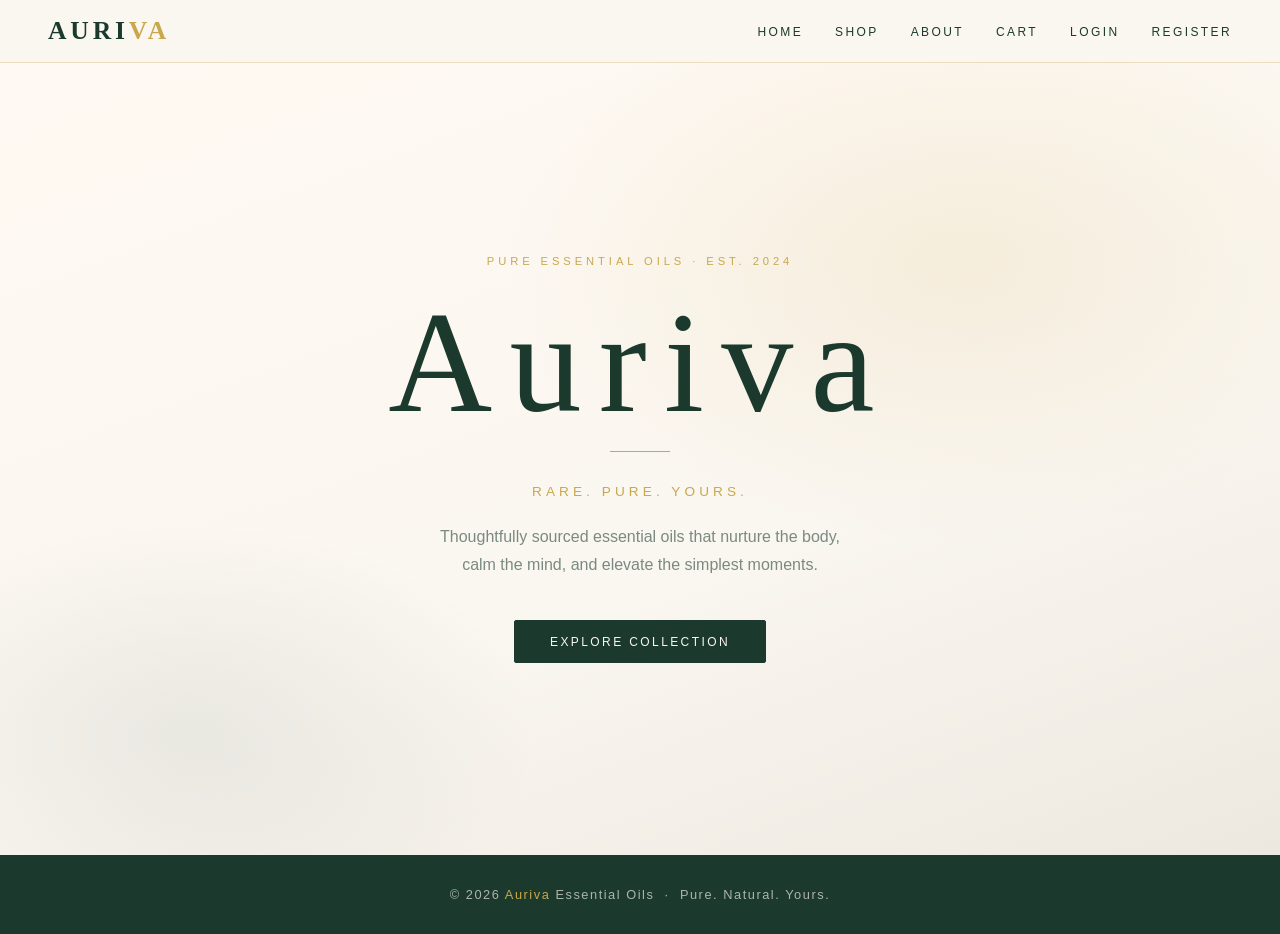
==== index.html @ eb886729 "Add files via upload" ====
<!DOCTYPE html>
<html lang="en">
<head>
  <meta charset="UTF-8">
  <meta name="viewport" content="width=device-width, initial-scale=1.0">
  <title>Auriva &mdash; Rare. Pure. Yours.</title>
  <link rel="stylesheet" href="style.css">
</head>
<body>
  <header>
  <!-- Navigation  -->
  <nav>
    <a href="index.html" class="nav-brand">AURI<span>VA</span></a>
    <ul class="nav-links">
      <li><a href="index.html">Home</a></li>
      <li><a href="product.html">Shop</a></li>
      <li><a href="about.html">About</a></li>
      <li><a href="cart.html">Cart</a></li>
      <li><a href="login.html">Login</a></li>
      <li><a href="register.html">Register</a></li>
    </ul>
  </nav>
</header>

<main>
  <!-- Hero Section  -->
  <section class="hero">
    <p class="hero-eyebrow">Pure Essential Oils &middot; Est. 2024</p>
    <h1 class="brand">Auriva</h1>
    <div class="hero-divider"></div>
    <p class="tagline">Rare. Pure. Yours.</p>
    <p class="welcome">
      Thoughtfully sourced essential oils that nurture the body,
      calm the mind, and elevate the simplest moments.
    </p>
    <a href="product.html" class="btn">Explore Collection</a>
  </section>

  <!-- Footer  -->
  <footer>
    <p>&copy; 2026 <span>Auriva</span> Essential Oils &nbsp;&middot;&nbsp; Pure. Natural. Yours.</p>
  </footer>
</main>
</body>
</html>
---- style.css ----
/*    Auriva Essential Oils — External Stylesheet    */

:root {
  --cream:      #FAF6F0;
  --warm-white: #FFF9F2;
  --dark-green: #1B3A2D;
  --mid-green:  #2E5943;
  --gold:       #C9A84C;
  --gold-light: #E2C97E;
  --blush:      #F2DDD5;
  --text-muted: #7A8A82;
  --border:     rgba(201, 168, 76, 0.30);
  --shadow:     0 8px 40px rgba(27, 58, 45, 0.10);
  --font-serif: 'Cormorant Garamond', Georgia, serif;
  --font-sans:  'Jost', Arial, sans-serif;
}

/* ── CSS Q1d: Universal reset — clean, no redundancy ── */
*, *::before, *::after {
  box-sizing: border-box;
  margin: 0;
  padding: 0;
}

html { scroll-behavior: smooth; }

/* ── CSS Q1a: Element selector — body base styles ── */
body {
  font-family: var(--font-sans);
  background-color: var(--cream);
  color: var(--dark-green);
  min-height: 100vh;
  display: flex;
  flex-direction: column;
}

/* ============================================================
   NAVIGATION — CSS Q1b: Flexbox layout, sticky positioning
   ============================================================ */
nav {
  position: sticky;
  top: 0;
  z-index: 100;
  display: flex;                   /* CSS Q1b: Flexbox */
  align-items: center;
  justify-content: space-between;
  padding: 1rem 3rem;
  background: rgba(250, 246, 240, 0.96);
  backdrop-filter: blur(12px);
  border-bottom: 1px solid var(--border);
}

/* ── CSS Q1a: Class selector ── */
.nav-brand {
  font-family: var(--font-serif);
  font-size: 1.6rem;
  font-weight: 600;
  letter-spacing: 0.15em;
  color: var(--dark-green);
  text-decoration: none;
}

/* ── CSS Q1a: Descendant selector — span inside .nav-brand ── */
.nav-brand span { color: var(--gold); }

/* ── CSS Q1a: Class selector ── */
.nav-links {
  display: flex;
  gap: 2rem;
  list-style: none;
}

/* ── CSS Q1a: Descendant selector — anchors inside .nav-links ── */
.nav-links a {
  font-size: 0.75rem;
  font-weight: 500;
  letter-spacing: 0.2em;
  text-transform: uppercase;
  color: var(--dark-green);
  text-decoration: none;
  transition: color 0.25s;
}

/* ── CSS Q1a: Pseudo-class selector ── */
.nav-links a:hover { color: var(--gold); }

/* ============================================================
   PAGE HEADER — inner pages (shop, about, etc.)
   ============================================================ */
.page-header {
  text-align: center;
  padding: 3rem 2rem 2rem;
  border-bottom: 1px solid var(--border);
  background: var(--warm-white);
}

.page-header .logo {
  height: 80px;
  width: 80px;
  border-radius: 50%;
  border: 2px solid var(--gold);
  object-fit: cover;
  margin-bottom: 0.8rem;
}

.page-header h1 {
  font-family: var(--font-serif);
  font-size: 2rem;
  font-weight: 600;
  letter-spacing: 0.15em;
}

/* ── CSS Q1a: Descendant selector — .tagline inside .page-header ── */
.page-header .tagline {
  font-size: 0.75rem;
  letter-spacing: 0.25em;
  color: var(--gold);
  text-transform: uppercase;
  margin-top: 0.25rem;
}

/* ============================================================
   HERO SECTION — index.html
   CSS Q1b: Flexbox centering, full-viewport layout
   ============================================================ */
.hero {
  flex: 1;
  display: flex;                  /* CSS Q1b: Flexbox */
  flex-direction: column;
  align-items: center;
  justify-content: center;
  min-height: 88vh;
  padding: 4rem 2rem;
  position: relative;
  overflow: hidden;
  text-align: center;
  background: linear-gradient(160deg, var(--warm-white) 0%, var(--cream) 60%, #EDE8DF 100%);
}

/* ── CSS Q1a: Pseudo-element selector ── */
.hero::before {
  content: '';
  position: absolute;
  inset: 0;
  background:
    radial-gradient(ellipse 55% 55% at 75% 25%, rgba(201,168,76,0.13) 0%, transparent 65%),
    radial-gradient(ellipse 45% 45% at 15% 85%, rgba(27,58,45,0.08) 0%, transparent 60%);
  pointer-events: none;
}

.hero-eyebrow {
  font-size: 0.7rem;
  font-weight: 500;
  letter-spacing: 0.35em;
  text-transform: uppercase;
  color: var(--gold);
  margin-bottom: 1.5rem;
  animation: fadeUp 0.7s ease both;
}

.hero .brand {
  font-family: var(--font-serif);
  font-size: clamp(5rem, 13vw, 9rem);
  font-weight: 300;
  letter-spacing: 0.12em;
  color: var(--dark-green);
  line-height: 1;
  margin-bottom: 1rem;
  animation: fadeUp 0.7s 0.1s ease both;
}

.hero .tagline {
  font-size: 0.85rem;
  letter-spacing: 0.3em;
  text-transform: uppercase;
  color: var(--gold);
  margin-bottom: 1.5rem;
  animation: fadeUp 0.7s 0.2s ease both;
}

.hero .welcome {
  font-size: 1rem;
  font-weight: 300;
  color: var(--text-muted);
  max-width: 420px;
  line-height: 1.8;
  margin-bottom: 2.5rem;
  animation: fadeUp 0.7s 0.3s ease both;
}

.hero-divider {
  width: 60px;
  height: 1px;
  background: var(--gold);
  margin: 0 auto 2rem;
  animation: fadeUp 0.7s 0.25s ease both;
}

/* ============================================================
   BUTTONS — CSS Q1c: Reusable button classes (no redundancy)
   ============================================================ */
.btn {
  display: inline-block;
  background: var(--dark-green);
  color: var(--cream);
  padding: 0.85rem 2.2rem;
  border: 1.5px solid var(--dark-green);
  border-radius: 2px;
  cursor: pointer;
  text-decoration: none;
  font-family: var(--font-sans);
  font-size: 0.75rem;
  font-weight: 500;
  letter-spacing: 0.2em;
  text-transform: uppercase;
  transition: all 0.3s ease;
  animation: fadeUp 0.7s 0.4s ease both;
}

/* ── CSS Q1a: Pseudo-class selector ── */
.btn:hover {
  background: transparent;
  color: var(--dark-green);
}

/* ── CSS Q1a: Class selector — modifier classes ── */
.btn-outline {
  background: transparent;
  color: var(--dark-green);
  border-color: var(--dark-green);
}

.btn-outline:hover {
  background: var(--dark-green);
  color: var(--cream);
}

.btn-gold {
  background: var(--gold);
  color: var(--cream);
  border-color: var(--gold);
}

.btn-gold:hover {
  background: var(--dark-green);
  border-color: var(--dark-green);
}

/* ============================================================
   SECTION TITLES — CSS Q1c: Consistent across all pages
   ============================================================ */
.section-title {
  text-align: center;
  margin-bottom: 3rem;
}

.section-title h2 {
  font-family: var(--font-serif);
  font-size: 2.5rem;
  font-weight: 400;
  letter-spacing: 0.08em;
  margin-bottom: 0.5rem;
}

.section-title p {
  font-size: 0.8rem;
  letter-spacing: 0.2em;
  text-transform: uppercase;
  color: var(--gold);
}

.section-title .divider {
  width: 40px;
  height: 1px;
  background: var(--gold);
  margin: 1rem auto 0;
}

/* ============================================================
   PRODUCT GRID — CSS Q1b: CSS Grid layout
   ============================================================ */
.products-section {
  padding: 5rem 3rem;
  max-width: 1300px;
  margin: 0 auto;
  width: 100%;
}

/* ── CSS Q1b: CSS Grid ── */
.product-grid {
  display: grid;
  grid-template-columns: repeat(auto-fill, minmax(260px, 1fr));
  gap: 2rem;
}

.product-card {
  background: var(--warm-white);
  border: 1px solid var(--border);
  border-radius: 4px;
  overflow: hidden;
  transition: transform 0.3s ease, box-shadow 0.3s ease;
}

/* ── CSS Q1a: Pseudo-class selector ── */
.product-card:hover {
  transform: translateY(-6px);
  box-shadow: var(--shadow);
}

.product-card .card-img {
  width: 100%;
  height: 280px;
  object-fit: cover;
  display: block;
  transition: transform 0.5s ease;
}

/* ── CSS Q1a: Descendant + pseudo-class selectors ── */
.product-card:hover .card-img { transform: scale(1.04); }

.card-body {
  padding: 1.4rem 1.5rem;
  text-align: center;
}

.card-body h3 {
  font-family: var(--font-serif);
  font-size: 1.3rem;
  font-weight: 400;
  letter-spacing: 0.05em;
  margin-bottom: 0.3rem;
}

.card-body .price {
  font-size: 0.85rem;
  color: var(--gold);
  letter-spacing: 0.1em;
  margin-bottom: 1rem;
  font-weight: 500;
}

.card-body .btn { animation: none; font-size: 0.7rem; padding: 0.65rem 1.5rem; }

/* ============================================================
   BUNDLE SECTION — dark green background strip
   ============================================================ */
.bundle-section {
  background: var(--dark-green);
  padding: 5rem 3rem;
  text-align: center;
}

.bundle-section .section-title h2 { color: var(--cream); }
.bundle-section .section-title p  { color: var(--gold-light); }
.bundle-section .section-title .divider { background: var(--gold-light); }

/* ── CSS Q1b: CSS Grid ── */
.bundle-grid {
  display: grid;
  grid-template-columns: repeat(auto-fill, minmax(280px, 1fr));
  gap: 2rem;
  max-width: 960px;
  margin: 0 auto;
}

.bundle-card {
  background: rgba(255, 255, 255, 0.06);
  border: 1px solid rgba(201, 168, 76, 0.25);
  border-radius: 4px;
  overflow: hidden;
  transition: transform 0.3s, box-shadow 0.3s;
}

.bundle-card:hover {
  transform: translateY(-5px);
  box-shadow: 0 12px 40px rgba(0, 0, 0, 0.3);
}

.bundle-card img {
  width: 100%;
  height: 260px;
  object-fit: cover;
}

.bundle-card .bundle-body { padding: 1.4rem; }

.bundle-card h3 {
  font-family: var(--font-serif);
  font-size: 1.2rem;
  color: var(--cream);
  font-weight: 400;
  margin-bottom: 0.3rem;
}

.bundle-card .bundle-price {
  color: var(--gold-light);
  font-size: 0.82rem;
  margin-bottom: 1rem;
  line-height: 1.6;
}

.bundle-badge {
  display: inline-block;
  background: var(--gold);
  color: var(--dark-green);
  font-size: 0.65rem;
  font-weight: 600;
  letter-spacing: 0.15em;
  text-transform: uppercase;
  padding: 0.25rem 0.7rem;
  border-radius: 2px;
  margin-bottom: 0.8rem;
}

/* ============================================================
   CART PAGE — CSS Q1b: Flexbox layout for items
   ============================================================ */
.cart-section {
  padding: 4rem 3rem;
  max-width: 900px;
  margin: 0 auto;
  width: 100%;
}

.cart-section h2 {
  font-family: var(--font-serif);
  font-size: 2.2rem;
  font-weight: 400;
  letter-spacing: 0.08em;
  margin-bottom: 2rem;
  text-align: center;
}

/* ── CSS Q1b: Flexbox column layout ── */
#cart-items {
  display: flex;
  flex-direction: column;
  gap: 1rem;
  margin-bottom: 2rem;
}

.cart-item {
  display: flex;              /* CSS Q1b: Flexbox row */
  align-items: center;
  gap: 1.5rem;
  background: var(--warm-white);
  border: 1px solid var(--border);
  border-radius: 4px;
  padding: 1rem 1.5rem;
}

.cart-item img  { border-radius: 4px; object-fit: cover; }

.cart-item h4 {
  font-family: var(--font-serif);
  font-size: 1.1rem;
  font-weight: 400;
}

.cart-item p { color: var(--gold); font-size: 0.85rem; }

.qty-controls {
  margin-left: auto;
  display: flex;
  align-items: center;
  gap: 0.8rem;
}

.qty-controls button {
  background: var(--dark-green);
  color: var(--cream);
  border: none;
  width: 28px;
  height: 28px;
  border-radius: 2px;
  cursor: pointer;
  font-size: 1rem;
  display: flex;
  align-items: center;
  justify-content: center;
  transition: background 0.2s;
}

.qty-controls button:hover { background: var(--gold); }
.qty-controls span { font-size: 0.9rem; font-weight: 500; min-width: 20px; text-align: center; }

.cart-summary {
  background: var(--warm-white);
  border: 1px solid var(--border);
  border-radius: 4px;
  padding: 2rem;
}

.cart-summary h3 {
  font-family: var(--font-serif);
  font-size: 1.4rem;
  font-weight: 400;
  letter-spacing: 0.08em;
  margin-bottom: 1rem;
  padding-bottom: 0.8rem;
  border-bottom: 1px solid var(--border);
}

.cart-summary p {
  font-size: 0.9rem;
  color: var(--text-muted);
  margin-bottom: 0.5rem;
}

/* ── CSS Q1a: ID selector ── */
#cart-total {
  font-size: 1rem;
  font-weight: 600;
  color: var(--dark-green);
  margin-top: 0.5rem;
  padding-top: 0.5rem;
  border-top: 1px solid var(--border);
}

.cart-actions {
  display: flex;
  gap: 1rem;
  margin-top: 1.5rem;
  flex-wrap: wrap;
}

.cart-actions .btn { animation: none; }

/* ── CSS Q1a: ID selectors for summary fields ── */
#cart-subtotal, #cart-tax { color: var(--text-muted); }

/* ============================================================
   FORMS — checkout, login, register
   CSS Q1b: Flexbox column form layout
   ============================================================ */
.form-section {
  padding: 4rem 2rem;
  max-width: 560px;
  margin: 0 auto;
  width: 100%;
}

.form-section h2 {
  font-family: var(--font-serif);
  font-size: 2.2rem;
  font-weight: 400;
  letter-spacing: 0.08em;
  text-align: center;
  margin-bottom: 0.5rem;
}

.form-subtitle {
  text-align: center;
  font-size: 0.8rem;
  letter-spacing: 0.2em;
  text-transform: uppercase;
  color: var(--gold);
  margin-bottom: 2.5rem;
}

.form-group { margin-bottom: 1.4rem; }

.form-group label {
  display: block;
  font-size: 0.72rem;
  font-weight: 500;
  letter-spacing: 0.18em;
  text-transform: uppercase;
  color: var(--text-muted);
  margin-bottom: 0.5rem;
}

/* ── CSS Q1a: Element selector — input fields ── */
input {
  width: 100%;
  padding: 0.9rem 1rem;
  border: 1px solid var(--border);
  border-radius: 2px;
  background: var(--warm-white);
  font-family: var(--font-sans);
  font-size: 0.9rem;
  color: var(--dark-green);
  transition: border-color 0.25s;
  outline: none;
}

/* ── CSS Q1a: Pseudo-class selector ── */
input:focus { border-color: var(--gold); }

/* ── CSS Q1a: Class selector — error messages from JS validation ── */
.error-msg {
  color: #c0392b;
  font-size: 0.75rem;
  margin-top: 0.35rem;
  display: block;
}

.form-actions {
  display: flex;
  gap: 1rem;
  margin-top: 2rem;
  flex-wrap: wrap;
}

.form-actions .btn { animation: none; flex: 1; text-align: center; }

/* ============================================================
   ABOUT PAGE
   ============================================================ */
.about-section {
  padding: 4rem 2rem;
  max-width: 760px;
  margin: 0 auto;
  width: 100%;
}

.about-section h2 {
  font-family: var(--font-serif);
  font-size: 2.2rem;
  font-weight: 400;
  letter-spacing: 0.08em;
  text-align: center;
  margin-bottom: 2rem;
}

.about-card {
  background: var(--warm-white);
  border: 1px solid var(--border);
  border-radius: 4px;
  padding: 2rem 2.5rem;
  margin-bottom: 1.5rem;
}

.about-card h3 {
  font-family: var(--font-serif);
  font-size: 1.15rem;
  font-weight: 600;
  color: var(--gold);
  letter-spacing: 0.08em;
  margin-bottom: 1rem;
  padding-bottom: 0.5rem;
  border-bottom: 1px solid var(--border);
}

.about-card p {
  font-size: 0.9rem;
  line-height: 1.85;
  color: var(--text-muted);
  margin-bottom: 0.4rem;
}

/* ── CSS Q1a: Descendant selector ── */
.about-card p strong { color: var(--dark-green); font-weight: 500; }

.about-card a { color: var(--gold); text-decoration: none; }
.about-card a:hover { text-decoration: underline; }

/* ============================================================
   EMPTY CART STATE
   ============================================================ */
.empty-cart {
  text-align: center;
  padding: 4rem 2rem;
  color: var(--text-muted);
}

.empty-cart p {
  font-family: var(--font-serif);
  font-size: 1.4rem;
  margin-bottom: 1.5rem;
}

/* ============================================================
   FOOTER — CSS Q1a: Element selector
   ============================================================ */
footer {
  background: var(--dark-green);
  color: rgba(250, 246, 240, 0.65);
  text-align: center;
  padding: 2rem;
  font-size: 0.8rem;
  letter-spacing: 0.12em;
  margin-top: auto;
}

footer span { color: var(--gold); }

/* ============================================================
   ANIMATIONS — CSS Q1d: Reusable keyframe animation
   ============================================================ */
@keyframes fadeUp {
  from { opacity: 0; transform: translateY(22px); }
  to   { opacity: 1; transform: translateY(0); }
}

/* ============================================================
   RESPONSIVE — CSS Q1b: Mobile layout (min 600px rule)
   ============================================================ */
@media (max-width: 768px) {
  nav { padding: 1rem 1.5rem; }
  nav .nav-links { gap: 1rem; }
  nav .nav-links a { font-size: 0.65rem; letter-spacing: 0.12em; }

  .products-section { padding: 3rem 1.2rem; }
  .bundle-section   { padding: 3rem 1.2rem; }
  .cart-section     { padding: 3rem 1.2rem; }
  .form-section     { padding: 3rem 1.2rem; }
  .about-section    { padding: 3rem 1.2rem; }

  .hero .brand { font-size: clamp(4rem, 18vw, 7rem); }

  .cart-item  { flex-wrap: wrap; }
  .qty-controls { margin-left: 0; }
  .cart-actions { flex-direction: column; }
  .form-actions { flex-direction: column; }

  .product-grid { grid-template-columns: repeat(auto-fill, minmax(200px, 1fr)); }
  .bundle-grid  { grid-template-columns: 1fr; }
}
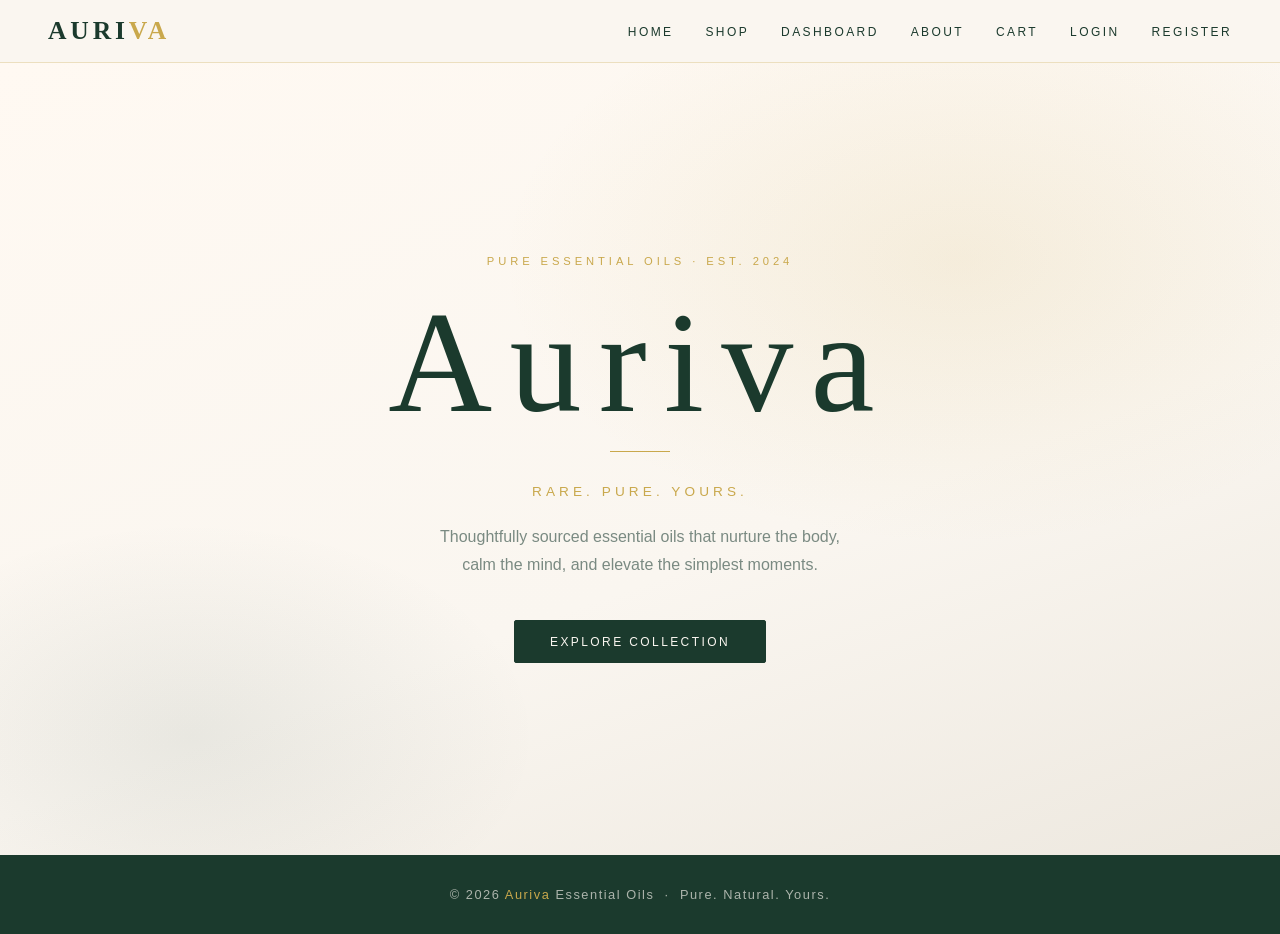
==== commit 0873cb5d: "Initial project setup with updates" ====
--- a/index.html
+++ b/index.html
@@ -14,6 +14,7 @@
     <ul class="nav-links">
       <li><a href="index.html">Home</a></li>
       <li><a href="product.html">Shop</a></li>
+      <li><a href="dashboard.html">Dashboard</a></li>
       <li><a href="about.html">About</a></li>
       <li><a href="cart.html">Cart</a></li>
       <li><a href="login.html">Login</a></li>
